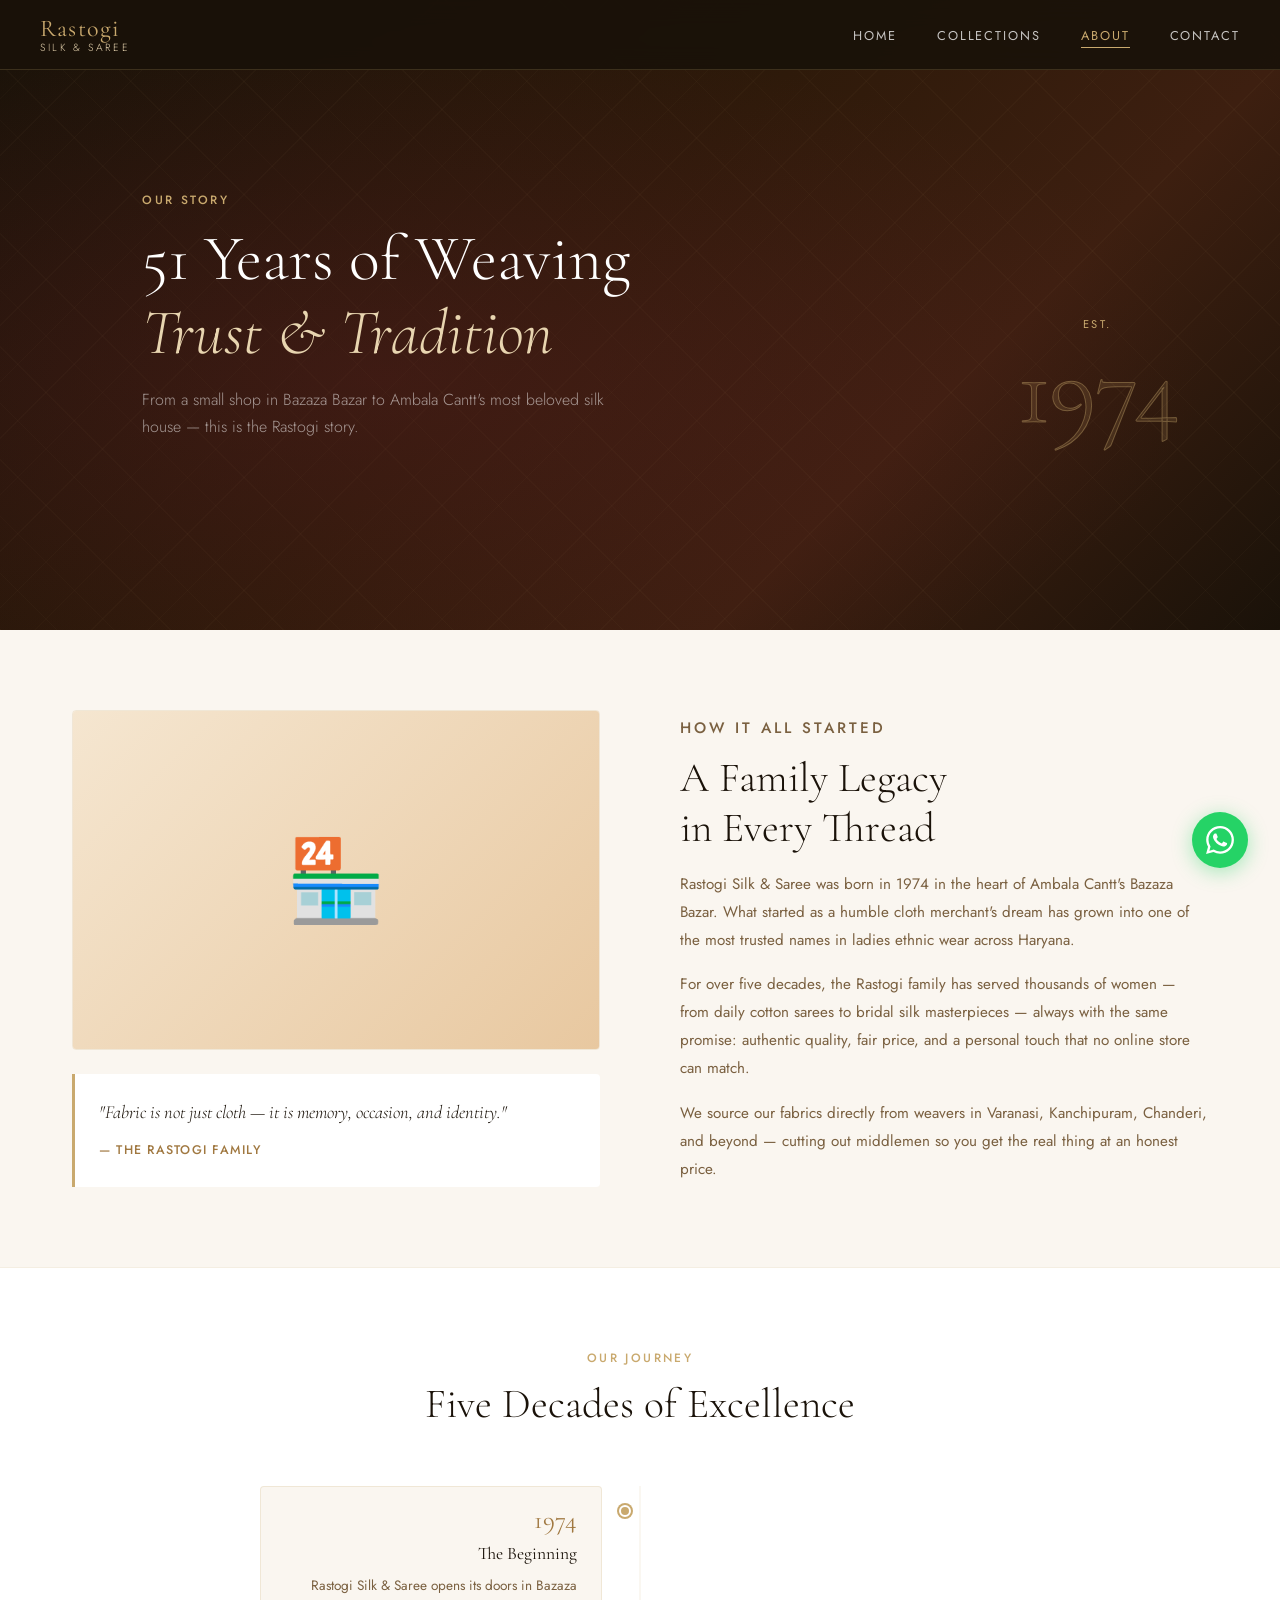
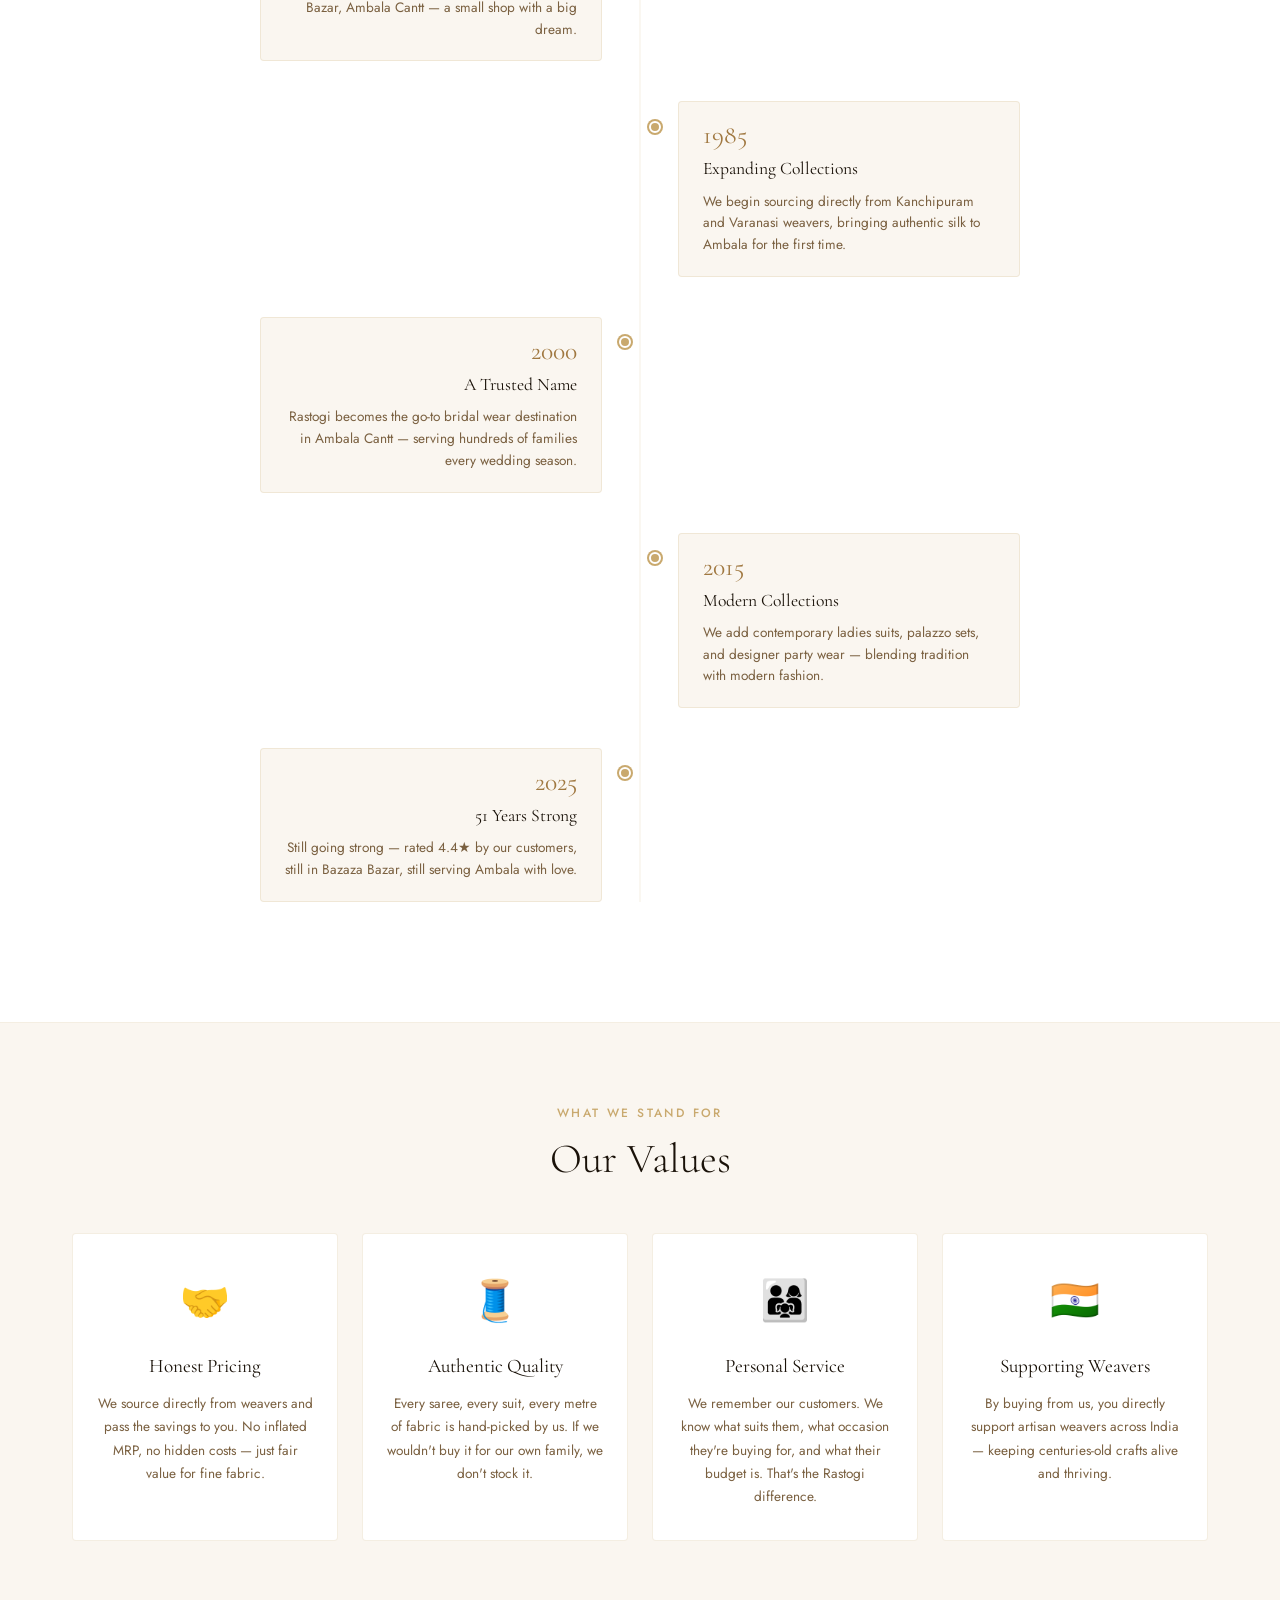
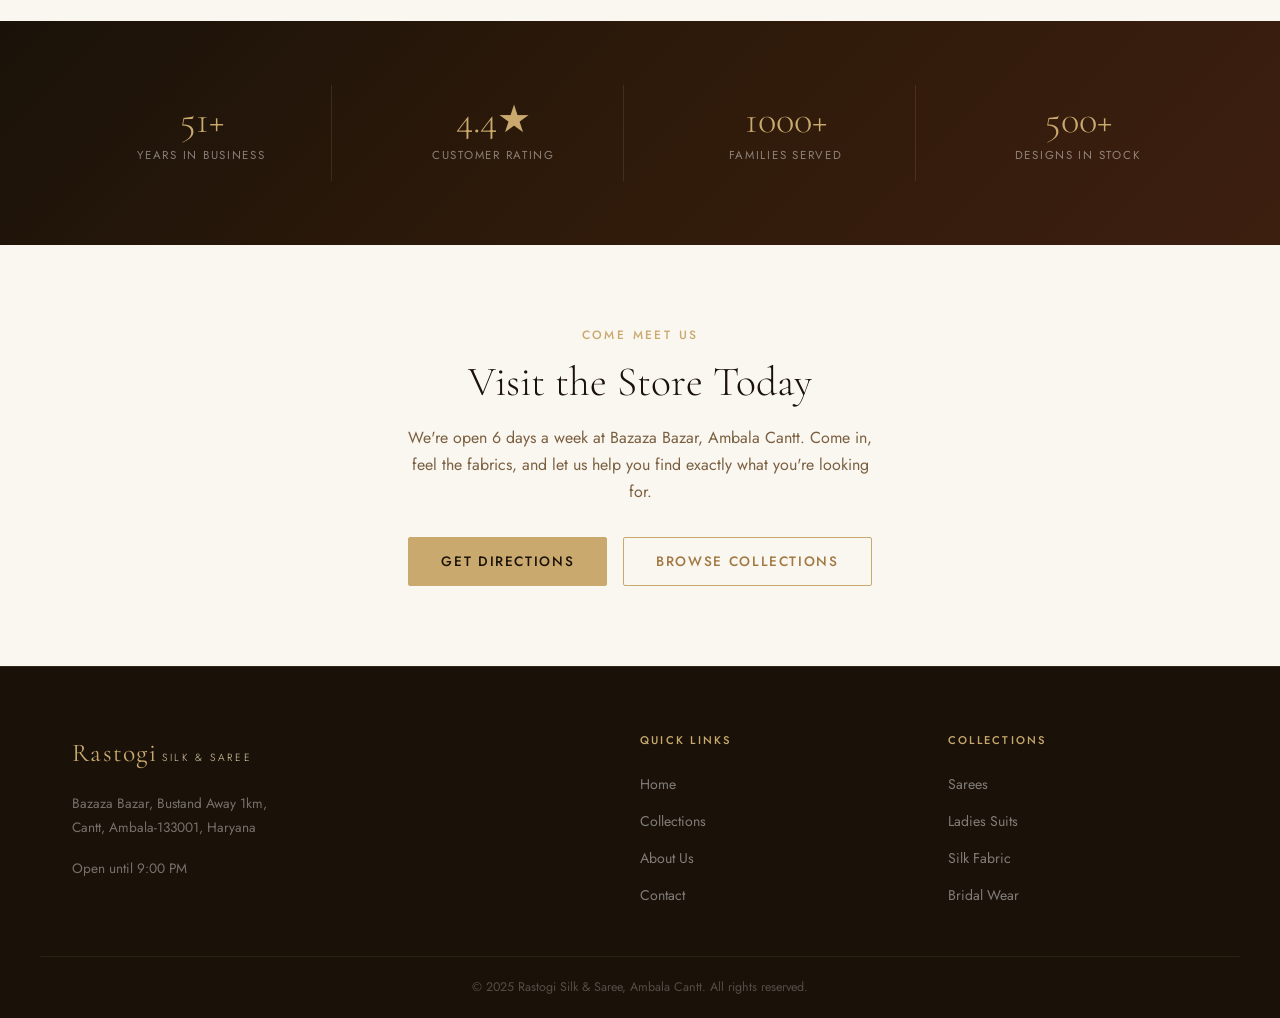
==== about.html @ ddff295b "Add files via upload" ====
<!DOCTYPE html>
<html lang="en">
<head>
  <meta charset="UTF-8" />
  <meta name="viewport" content="width=device-width, initial-scale=1.0" />
  <title>About Us – Rastogi Silk & Saree</title>
  <link rel="preconnect" href="https://fonts.googleapis.com" />
  <link rel="preconnect" href="https://fonts.gstatic.com" crossorigin />
  <link href="https://fonts.googleapis.com/css2?family=Cormorant+Garamond:ital,wght@0,300;0,400;0,600;1,300;1,400&family=Jost:wght@300;400;500&display=swap" rel="stylesheet" />
  <link rel="stylesheet" href="css/styles.css" />
  <link rel="stylesheet" href="css/about.css" />
</head>
<body>

  <!-- ── NAVBAR ── -->
  <nav class="navbar">
    <div class="nav-logo">
      <span class="logo-main">Rastogi</span>
      <span class="logo-sub">Silk &amp; Saree</span>
    </div>
    <button class="nav-toggle" id="navToggle" aria-label="Toggle menu">&#9776;</button>
    <ul class="nav-links" id="navLinks">
      <li><a href="index.html">Home</a></li>
      <li><a href="store.html">Collections</a></li>
      <li><a href="about.html" class="active">About</a></li>
      <li><a href="contact.html">Contact</a></li>
    </ul>
  </nav>

  <!-- ── HERO ── -->
  <section class="about-hero">
    <div class="about-hero-overlay"></div>
    <div class="about-hero-content">
      <p class="section-label">Our Story</p>
      <h1 class="about-hero-title">51 Years of Weaving<br /><em>Trust &amp; Tradition</em></h1>
      <p class="about-hero-sub">From a small shop in Bazaza Bazar to Ambala Cantt's most beloved silk house — this is the Rastogi story.</p>
    </div>
    <div class="about-hero-year">
      <span>Est.</span>
      <strong>1974</strong>
    </div>
  </section>

  <!-- ── STORY SECTION ── -->
  <section class="story-section section">
    <div class="container story-grid">
      <div class="story-visual">
        <div class="story-img-block">
          <div class="story-img-placeholder">🏪</div>
        </div>
        <div class="story-quote-block">
          <p class="story-quote">"Fabric is not just cloth — it is memory, occasion, and identity."</p>
          <span class="story-quote-attr">— The Rastogi Family</span>
        </div>
      </div>
      <div class="story-text">
        <p class="section-label">How It All Started</p>
        <h2 class="section-title">A Family Legacy<br />in Every Thread</h2>
        <p>Rastogi Silk &amp; Saree was born in 1974 in the heart of Ambala Cantt's Bazaza Bazar. What started as a humble cloth merchant's dream has grown into one of the most trusted names in ladies ethnic wear across Haryana.</p>
        <p style="margin-top:1rem;">For over five decades, the Rastogi family has served thousands of women — from daily cotton sarees to bridal silk masterpieces — always with the same promise: authentic quality, fair price, and a personal touch that no online store can match.</p>
        <p style="margin-top:1rem;">We source our fabrics directly from weavers in Varanasi, Kanchipuram, Chanderi, and beyond — cutting out middlemen so you get the real thing at an honest price.</p>
      </div>
    </div>
  </section>

  <!-- ── TIMELINE ── -->
  <section class="timeline-section section">
    <div class="container">
      <p class="section-label" style="text-align:center">Our Journey</p>
      <h2 class="section-title" style="text-align:center; margin-bottom:3.5rem">Five Decades of Excellence</h2>
      <div class="timeline">

        <div class="timeline-item left reveal">
          <div class="timeline-dot"></div>
          <div class="timeline-card">
            <span class="timeline-year">1974</span>
            <h3>The Beginning</h3>
            <p>Rastogi Silk &amp; Saree opens its doors in Bazaza Bazar, Ambala Cantt — a small shop with a big dream.</p>
          </div>
        </div>

        <div class="timeline-item right reveal">
          <div class="timeline-dot"></div>
          <div class="timeline-card">
            <span class="timeline-year">1985</span>
            <h3>Expanding Collections</h3>
            <p>We begin sourcing directly from Kanchipuram and Varanasi weavers, bringing authentic silk to Ambala for the first time.</p>
          </div>
        </div>

        <div class="timeline-item left reveal">
          <div class="timeline-dot"></div>
          <div class="timeline-card">
            <span class="timeline-year">2000</span>
            <h3>A Trusted Name</h3>
            <p>Rastogi becomes the go-to bridal wear destination in Ambala Cantt — serving hundreds of families every wedding season.</p>
          </div>
        </div>

        <div class="timeline-item right reveal">
          <div class="timeline-dot"></div>
          <div class="timeline-card">
            <span class="timeline-year">2015</span>
            <h3>Modern Collections</h3>
            <p>We add contemporary ladies suits, palazzo sets, and designer party wear — blending tradition with modern fashion.</p>
          </div>
        </div>

        <div class="timeline-item left reveal">
          <div class="timeline-dot"></div>
          <div class="timeline-card">
            <span class="timeline-year">2025</span>
            <h3>51 Years Strong</h3>
            <p>Still going strong — rated 4.4★ by our customers, still in Bazaza Bazar, still serving Ambala with love.</p>
          </div>
        </div>

      </div>
    </div>
  </section>

  <!-- ── VALUES ── -->
  <section class="values-section section">
    <div class="container">
      <p class="section-label" style="text-align:center">What We Stand For</p>
      <h2 class="section-title" style="text-align:center; margin-bottom:3rem">Our Values</h2>
      <div class="values-grid">
        <div class="value-card reveal">
          <div class="value-icon">🤝</div>
          <h3>Honest Pricing</h3>
          <p>We source directly from weavers and pass the savings to you. No inflated MRP, no hidden costs — just fair value for fine fabric.</p>
        </div>
        <div class="value-card reveal">
          <div class="value-icon">🧵</div>
          <h3>Authentic Quality</h3>
          <p>Every saree, every suit, every metre of fabric is hand-picked by us. If we wouldn't buy it for our own family, we don't stock it.</p>
        </div>
        <div class="value-card reveal">
          <div class="value-icon">👨‍👩‍👧</div>
          <h3>Personal Service</h3>
          <p>We remember our customers. We know what suits them, what occasion they're buying for, and what their budget is. That's the Rastogi difference.</p>
        </div>
        <div class="value-card reveal">
          <div class="value-icon">🇮🇳</div>
          <h3>Supporting Weavers</h3>
          <p>By buying from us, you directly support artisan weavers across India — keeping centuries-old crafts alive and thriving.</p>
        </div>
      </div>
    </div>
  </section>

  <!-- ── STATS BAND ── -->
  <section class="about-stats">
    <div class="container about-stats-grid">
      <div class="about-stat">
        <span class="about-stat-num">51+</span>
        <span class="about-stat-label">Years in Business</span>
      </div>
      <div class="about-stat">
        <span class="about-stat-num">4.4★</span>
        <span class="about-stat-label">Customer Rating</span>
      </div>
      <div class="about-stat">
        <span class="about-stat-num">1000+</span>
        <span class="about-stat-label">Families Served</span>
      </div>
      <div class="about-stat">
        <span class="about-stat-num">500+</span>
        <span class="about-stat-label">Designs in Stock</span>
      </div>
    </div>
  </section>

  <!-- ── CTA ── -->
  <section class="about-cta section">
    <div class="container" style="text-align:center">
      <p class="section-label">Come Meet Us</p>
      <h2 class="section-title">Visit the Store Today</h2>
      <p style="color:var(--text-muted); max-width:480px; margin:0 auto 2rem;">We're open 6 days a week at Bazaza Bazar, Ambala Cantt. Come in, feel the fabrics, and let us help you find exactly what you're looking for.</p>
      <div style="display:flex; gap:1rem; justify-content:center; flex-wrap:wrap;">
        <a href="contact.html" class="btn btn-primary">Get Directions</a>
        <a href="store.html" class="btn" style="background:transparent; border:1px solid var(--gold); color:var(--gold-dark);">Browse Collections</a>
      </div>
    </div>
  </section>

  <!-- ── FOOTER ── -->
  <footer class="footer">
    <div class="container footer-inner">
      <div class="footer-brand">
        <span class="logo-main">Rastogi</span>
        <span class="logo-sub">Silk &amp; Saree</span>
        <p>Bazaza Bazar, Bustand Away 1km,<br />Cantt, Ambala-133001, Haryana</p>
        <p>Open until 9:00 PM</p>
      </div>
      <div class="footer-links">
        <h4>Quick Links</h4>
        <ul>
          <li><a href="index.html">Home</a></li>
          <li><a href="store.html">Collections</a></li>
          <li><a href="about.html">About Us</a></li>
          <li><a href="contact.html">Contact</a></li>
        </ul>
      </div>
      <div class="footer-links">
        <h4>Collections</h4>
        <ul>
          <li><a href="store.html">Sarees</a></li>
          <li><a href="store.html">Ladies Suits</a></li>
          <li><a href="store.html">Silk Fabric</a></li>
          <li><a href="store.html">Bridal Wear</a></li>
        </ul>
      </div>
    </div>
    <div class="footer-bottom">
      <p>© 2025 Rastogi Silk &amp; Saree, Ambala Cantt. All rights reserved.</p>
    </div>
  </footer>

  <!-- WhatsApp Float -->
  <a href="https://wa.me/91XXXXXXXXXX?text=Hello%2C%20I%20would%20like%20to%20enquire%20about%20your%20collections." class="whatsapp-float" target="_blank" aria-label="Chat on WhatsApp">
    <svg viewBox="0 0 24 24" fill="currentColor" width="28" height="28"><path d="M17.472 14.382c-.297-.149-1.758-.867-2.03-.967-.273-.099-.471-.148-.67.15-.197.297-.767.966-.94 1.164-.173.199-.347.223-.644.075-.297-.15-1.255-.463-2.39-1.475-.883-.788-1.48-1.761-1.653-2.059-.173-.297-.018-.458.13-.606.134-.133.298-.347.446-.52.149-.174.198-.298.298-.497.099-.198.05-.371-.025-.52-.075-.149-.669-1.612-.916-2.207-.242-.579-.487-.5-.669-.51-.173-.008-.371-.01-.57-.01-.198 0-.52.074-.792.372-.272.297-1.04 1.016-1.04 2.479 0 1.462 1.065 2.875 1.213 3.074.149.198 2.096 3.2 5.077 4.487.709.306 1.262.489 1.694.625.712.227 1.36.195 1.871.118.571-.085 1.758-.719 2.006-1.413.248-.694.248-1.289.173-1.413-.074-.124-.272-.198-.57-.347m-5.421 7.403h-.004a9.87 9.87 0 01-5.031-1.378l-.361-.214-3.741.982.998-3.648-.235-.374a9.86 9.86 0 01-1.51-5.26c.001-5.45 4.436-9.884 9.888-9.884 2.64 0 5.122 1.03 6.988 2.898a9.825 9.825 0 012.893 6.994c-.003 5.45-4.437 9.884-9.885 9.884m8.413-18.297A11.815 11.815 0 0012.05 0C5.495 0 .16 5.335.157 11.892c0 2.096.547 4.142 1.588 5.945L.057 24l6.305-1.654a11.882 11.882 0 005.683 1.448h.005c6.554 0 11.89-5.335 11.893-11.893a11.821 11.821 0 00-3.48-8.413z"/></svg>
  </a>

  <script src="js/main.js"></script>
  <script src="js/about.js"></script>
</body>
</html>
---- css/styles.css ----
/* ── RESET & BASE ── */
*, *::before, *::after { box-sizing: border-box; margin: 0; padding: 0; }

:root {
  --gold: #c9a96e;
  --gold-light: #e8d5b0;
  --gold-dark: #a07840;
  --maroon: #6b1f2a;
  --maroon-light: #8f2d3a;
  --cream: #faf6f0;
  --dark: #1a1209;
  --dark-mid: #2e200e;
  --text: #3a2a14;
  --text-muted: #7a6040;
  --border: rgba(201,169,110,0.2);
  --ff-serif: 'Cormorant Garamond', Georgia, serif;
  --ff-sans: 'Jost', sans-serif;
  --nav-h: 70px;
}

html { scroll-behavior: smooth; }

body {
  font-family: var(--ff-sans);
  background: var(--cream);
  color: var(--text);
  font-size: 16px;
  line-height: 1.7;
  overflow-x: hidden;
}

a { text-decoration: none; color: inherit; }
ul { list-style: none; }
img { display: block; max-width: 100%; }

.container {
  max-width: 1200px;
  margin: 0 auto;
  padding: 0 2rem;
}

.section { padding: 5rem 0; }

.section-label {
  font-family: var(--ff-sans);
  font-size: 0.75rem;
  font-weight: 500;
  letter-spacing: 0.2em;
  text-transform: uppercase;
  color: var(--gold);
  margin-bottom: 0.75rem;
}

.section-title {
  font-family: var(--ff-serif);
  font-size: 2.6rem;
  font-weight: 300;
  color: var(--dark);
  line-height: 1.2;
  margin-bottom: 1rem;
}

/* ── BUTTONS ── */
.btn {
  display: inline-block;
  padding: 0.75rem 2rem;
  font-family: var(--ff-sans);
  font-size: 0.85rem;
  font-weight: 500;
  letter-spacing: 0.12em;
  text-transform: uppercase;
  border-radius: 2px;
  transition: all 0.3s ease;
  cursor: pointer;
}

.btn-primary {
  background: var(--gold);
  color: var(--dark);
  border: 1px solid var(--gold);
}
.btn-primary:hover {
  background: var(--gold-dark);
  border-color: var(--gold-dark);
  color: #fff;
}

.btn-outline {
  background: transparent;
  color: #fff;
  border: 1px solid rgba(255,255,255,0.6);
}
.btn-outline:hover {
  background: rgba(255,255,255,0.12);
  border-color: #fff;
}

/* ── NAVBAR ── */
.navbar {
  position: fixed;
  top: 0; left: 0; right: 0;
  z-index: 100;
  height: var(--nav-h);
  display: flex;
  align-items: center;
  justify-content: space-between;
  padding: 0 2.5rem;
  background: rgba(26,18,9,0.92);
  backdrop-filter: blur(12px);
  border-bottom: 1px solid var(--border);
  transition: background 0.3s;
}

.nav-logo {
  display: flex;
  flex-direction: column;
  line-height: 1.1;
}
.logo-main {
  font-family: var(--ff-serif);
  font-size: 1.5rem;
  font-weight: 400;
  color: var(--gold);
  letter-spacing: 0.05em;
}
.logo-sub {
  font-family: var(--ff-sans);
  font-size: 0.65rem;
  font-weight: 300;
  letter-spacing: 0.25em;
  text-transform: uppercase;
  color: var(--gold-light);
}

.nav-links {
  display: flex;
  gap: 2.5rem;
  align-items: center;
}
.nav-links a {
  font-size: 0.8rem;
  font-weight: 400;
  letter-spacing: 0.15em;
  text-transform: uppercase;
  color: rgba(255,255,255,0.75);
  transition: color 0.2s;
  position: relative;
  padding-bottom: 3px;
}
.nav-links a::after {
  content: '';
  position: absolute;
  bottom: 0; left: 0;
  width: 0; height: 1px;
  background: var(--gold);
  transition: width 0.3s;
}
.nav-links a:hover,
.nav-links a.active { color: var(--gold); }
.nav-links a:hover::after,
.nav-links a.active::after { width: 100%; }

.nav-toggle {
  display: none;
  background: none;
  border: none;
  color: var(--gold);
  font-size: 1.5rem;
  cursor: pointer;
}

/* ── HERO ── */
.hero {
  position: relative;
  min-height: 100vh;
  display: flex;
  align-items: center;
  overflow: hidden;
  background: linear-gradient(135deg, #1a1209 0%, #2e1a0a 40%, #3d1f10 70%, #1a1209 100%);
}

/* decorative pattern overlay */
.hero::before {
  content: '';
  position: absolute;
  inset: 0;
  background-image:
    repeating-linear-gradient(45deg, rgba(201,169,110,0.03) 0px, rgba(201,169,110,0.03) 1px, transparent 1px, transparent 40px),
    repeating-linear-gradient(-45deg, rgba(201,169,110,0.03) 0px, rgba(201,169,110,0.03) 1px, transparent 1px, transparent 40px);
  pointer-events: none;
}

.hero-overlay {
  position: absolute;
  inset: 0;
  background: radial-gradient(ellipse at 70% 50%, rgba(107,31,42,0.3) 0%, transparent 60%);
  pointer-events: none;
}

.hero-content {
  position: relative;
  z-index: 2;
  max-width: 700px;
  padding: 0 2.5rem;
  margin-left: 8vw;
  animation: fadeUp 1s ease both;
}

.hero-tag {
  font-size: 0.75rem;
  font-weight: 400;
  letter-spacing: 0.25em;
  text-transform: uppercase;
  color: var(--gold);
  margin-bottom: 1.5rem;
  opacity: 0.9;
}

.hero-title {
  font-family: var(--ff-serif);
  font-size: clamp(2.8rem, 6vw, 5rem);
  font-weight: 300;
  color: #fff;
  line-height: 1.15;
  margin-bottom: 1.25rem;
}
.hero-title em {
  font-style: italic;
  color: var(--gold-light);
}

.hero-sub {
  font-size: 1rem;
  font-weight: 300;
  color: rgba(255,255,255,0.65);
  max-width: 480px;
  margin-bottom: 2.5rem;
  letter-spacing: 0.02em;
}

.hero-btns {
  display: flex;
  gap: 1rem;
  flex-wrap: wrap;
}

.hero-badge {
  position: absolute;
  right: 8vw;
  bottom: 6rem;
  z-index: 2;
  display: flex;
  flex-direction: column;
  align-items: center;
  justify-content: center;
  width: 110px;
  height: 110px;
  border-radius: 50%;
  border: 1px solid var(--gold);
  background: rgba(26,18,9,0.6);
  backdrop-filter: blur(8px);
  animation: fadeUp 1.2s 0.3s ease both;
}
.badge-num {
  font-family: var(--ff-serif);
  font-size: 2rem;
  font-weight: 400;
  color: var(--gold);
  line-height: 1;
}
.badge-text {
  font-size: 0.6rem;
  letter-spacing: 0.15em;
  text-transform: uppercase;
  color: var(--gold-light);
  text-align: center;
  margin-top: 4px;
}

/* ── MARQUEE STRIP ── */
.marquee-strip {
  background: var(--gold);
  padding: 0.65rem 0;
  overflow: hidden;
}
.marquee-track {
  display: flex;
  gap: 1.5rem;
  white-space: nowrap;
  animation: marquee 28s linear infinite;
}
.marquee-track span {
  font-size: 0.75rem;
  font-weight: 500;
  letter-spacing: 0.12em;
  text-transform: uppercase;
  color: var(--dark);
  flex-shrink: 0;
}
.marquee-track .dot {
  color: var(--maroon);
  font-size: 0.5rem;
  flex-shrink: 0;
  align-self: center;
}

/* ── CATEGORIES ── */
.categories { background: var(--cream); }

.cat-grid {
  display: grid;
  grid-template-columns: repeat(auto-fit, minmax(250px, 1fr));
  gap: 1.5rem;
  margin-top: 3rem;
}

.cat-card {
  display: flex;
  flex-direction: column;
  background: #fff;
  border: 1px solid var(--border);
  border-radius: 4px;
  overflow: hidden;
  transition: transform 0.3s ease, box-shadow 0.3s ease;
  cursor: pointer;
}
.cat-card:hover {
  transform: translateY(-6px);
  box-shadow: 0 20px 50px rgba(107,31,42,0.12);
}

.cat-img-wrap {
  height: 200px;
  overflow: hidden;
}
.cat-placeholder {
  width: 100%;
  height: 100%;
  display: flex;
  align-items: center;
  justify-content: center;
  font-size: 4rem;
  transition: transform 0.4s ease;
}
.cat-card:hover .cat-placeholder { transform: scale(1.08); }

.cat-saree .cat-placeholder   { background: linear-gradient(135deg, #f5e6d0, #e8c8a0); }
.cat-suits .cat-placeholder   { background: linear-gradient(135deg, #e8d5e8, #c8a8c8); }
.cat-fabric .cat-placeholder  { background: linear-gradient(135deg, #d0e8e8, #a0c8c8); }
.cat-bridal .cat-placeholder  { background: linear-gradient(135deg, #f5d0d0, #e8a0a0); }

.cat-info {
  padding: 1.25rem 1.5rem;
}
.cat-info h3 {
  font-family: var(--ff-serif);
  font-size: 1.3rem;
  font-weight: 400;
  color: var(--dark);
  margin-bottom: 0.35rem;
}
.cat-info p {
  font-size: 0.85rem;
  color: var(--text-muted);
  margin-bottom: 0.75rem;
  line-height: 1.5;
}
.cat-link {
  font-size: 0.78rem;
  font-weight: 500;
  letter-spacing: 0.08em;
  color: var(--gold-dark);
  text-transform: uppercase;
}

/* ── WHY US ── */
.why-us {
  background: #fff;
  border-top: 1px solid var(--border);
  border-bottom: 1px solid var(--border);
}
.why-inner {
  display: grid;
  grid-template-columns: 1fr 1fr;
  gap: 5rem;
  align-items: center;
}

.why-desc {
  color: var(--text-muted);
  font-size: 0.95rem;
  margin-bottom: 1.5rem;
  line-height: 1.8;
}

.why-list {
  display: flex;
  flex-direction: column;
  gap: 0.6rem;
}
.why-list li {
  display: flex;
  align-items: center;
  gap: 0.75rem;
  font-size: 0.9rem;
  color: var(--text);
}
.check {
  display: inline-flex;
  align-items: center;
  justify-content: center;
  width: 22px;
  height: 22px;
  border-radius: 50%;
  background: var(--gold);
  color: var(--dark);
  font-size: 0.7rem;
  font-weight: 700;
  flex-shrink: 0;
}

.why-stats {
  display: grid;
  grid-template-columns: 1fr 1fr;
  gap: 1rem;
}
.stat-box {
  display: flex;
  flex-direction: column;
  align-items: center;
  justify-content: center;
  padding: 2rem 1rem;
  border: 1px solid var(--border);
  border-radius: 4px;
  background: var(--cream);
  text-align: center;
}
.stat-num {
  font-family: var(--ff-serif);
  font-size: 2.2rem;
  font-weight: 400;
  color: var(--gold-dark);
  line-height: 1;
}
.stat-label {
  font-size: 0.75rem;
  font-weight: 400;
  letter-spacing: 0.1em;
  text-transform: uppercase;
  color: var(--text-muted);
  margin-top: 0.5rem;
}

/* ── VISIT BANNER ── */
.visit-banner {
  background: linear-gradient(135deg, #1a1209 0%, #2e1a0a 50%, #3d1f10 100%);
  padding: 5rem 0;
  text-align: center;
  position: relative;
  overflow: hidden;
}
.visit-banner::before {
  content: '';
  position: absolute;
  inset: 0;
  background-image: repeating-linear-gradient(45deg, rgba(201,169,110,0.04) 0px, rgba(201,169,110,0.04) 1px, transparent 1px, transparent 30px);
  pointer-events: none;
}
.visit-btns {
  display: flex;
  gap: 1rem;
  justify-content: center;
  flex-wrap: wrap;
}

.btn-whatsapp {
  display: inline-flex;
  align-items: center;
  gap: 0.5rem;
  padding: 0.75rem 2rem;
  background: #25d366;
  color: #fff;
  font-family: var(--ff-sans);
  font-size: 0.85rem;
  font-weight: 500;
  letter-spacing: 0.08em;
  border-radius: 2px;
  transition: background 0.3s;
}
.btn-whatsapp:hover { background: #1da851; }

/* ── FOOTER ── */
.footer {
  background: var(--dark);
  border-top: 1px solid rgba(201,169,110,0.15);
  padding-top: 4rem;
}
.footer-inner {
  display: grid;
  grid-template-columns: 2fr 1fr 1fr;
  gap: 3rem;
  padding-bottom: 3rem;
  border-bottom: 1px solid rgba(201,169,110,0.1);
}

.footer-brand .logo-main { font-size: 1.6rem; }
.footer-brand p {
  margin-top: 1rem;
  font-size: 0.85rem;
  color: rgba(255,255,255,0.4);
  line-height: 1.8;
}

.footer-links h4 {
  font-family: var(--ff-sans);
  font-size: 0.7rem;
  font-weight: 500;
  letter-spacing: 0.2em;
  text-transform: uppercase;
  color: var(--gold);
  margin-bottom: 1.25rem;
}
.footer-links ul { display: flex; flex-direction: column; gap: 0.6rem; }
.footer-links a {
  font-size: 0.88rem;
  color: rgba(255,255,255,0.45);
  transition: color 0.2s;
}
.footer-links a:hover { color: var(--gold-light); }

.footer-bottom {
  padding: 1.25rem 2.5rem;
  text-align: center;
}
.footer-bottom p {
  font-size: 0.78rem;
  color: rgba(255,255,255,0.25);
}

/* ── WHATSAPP FLOAT ── */
.whatsapp-float {
  position: fixed;
  bottom: 2rem;
  right: 2rem;
  z-index: 99;
  width: 56px;
  height: 56px;
  border-radius: 50%;
  background: #25d366;
  display: flex;
  align-items: center;
  justify-content: center;
  color: #fff;
  box-shadow: 0 4px 20px rgba(37,211,102,0.4);
  transition: transform 0.3s, box-shadow 0.3s;
  animation: pulse 2.5s ease-in-out infinite;
}
.whatsapp-float:hover {
  transform: scale(1.1);
  box-shadow: 0 6px 28px rgba(37,211,102,0.55);
  animation: none;
}

/* ── ANIMATIONS ── */
@keyframes fadeUp {
  from { opacity: 0; transform: translateY(30px); }
  to   { opacity: 1; transform: translateY(0); }
}

@keyframes marquee {
  from { transform: translateX(0); }
  to   { transform: translateX(-50%); }
}

@keyframes pulse {
  0%, 100% { box-shadow: 0 4px 20px rgba(37,211,102,0.4); }
  50%       { box-shadow: 0 4px 30px rgba(37,211,102,0.7); }
}

/* ── RESPONSIVE ── */
@media (max-width: 900px) {
  .why-inner { grid-template-columns: 1fr; gap: 3rem; }
  .footer-inner { grid-template-columns: 1fr 1fr; }
  .footer-brand { grid-column: 1 / -1; }
  .hero-badge { display: none; }
}

@media (max-width: 680px) {
  .nav-links { display: none; flex-direction: column; position: absolute; top: var(--nav-h); left: 0; right: 0; background: rgba(26,18,9,0.98); padding: 1.5rem 2rem; gap: 1.25rem; border-bottom: 1px solid var(--border); }
  .nav-links.open { display: flex; }
  .nav-toggle { display: block; }
  .hero-content { margin-left: 0; padding: 0 1.5rem; }
  .hero-title { font-size: 2.5rem; }
  .section-title { font-size: 2rem; }
  .cat-grid { grid-template-columns: 1fr 1fr; }
  .footer-inner { grid-template-columns: 1fr; }
  .hero-btns { flex-direction: column; }
  .visit-btns { flex-direction: column; align-items: center; }
}

@media (max-width: 420px) {
  .cat-grid { grid-template-columns: 1fr; }
}
---- css/about.css ----
/* ── ABOUT HERO ── */
.about-hero {
  position: relative;
  min-height: 70vh;
  display: flex;
  align-items: center;
  overflow: hidden;
  background: linear-gradient(135deg, #1a1209 0%, #2e1a0a 45%, #3d1f10 70%, #1a1209 100%);
}
.about-hero::before {
  content: '';
  position: absolute;
  inset: 0;
  background-image:
    repeating-linear-gradient(45deg, rgba(201,169,110,0.03) 0px, rgba(201,169,110,0.03) 1px, transparent 1px, transparent 40px),
    repeating-linear-gradient(-45deg, rgba(201,169,110,0.03) 0px, rgba(201,169,110,0.03) 1px, transparent 1px, transparent 40px);
}
.about-hero-overlay {
  position: absolute;
  inset: 0;
  background: radial-gradient(ellipse at 30% 60%, rgba(107,31,42,0.3) 0%, transparent 65%);
}
.about-hero-content {
  position: relative;
  z-index: 2;
  padding: 0 2.5rem;
  margin-left: 8vw;
  max-width: 650px;
  animation: fadeUp 0.9s ease both;
}
.about-hero-title {
  font-family: var(--ff-serif);
  font-size: clamp(2.4rem, 5vw, 4.2rem);
  font-weight: 300;
  color: #fff;
  line-height: 1.15;
  margin: 0.75rem 0 1rem;
}
.about-hero-title em {
  font-style: italic;
  color: var(--gold-light);
}
.about-hero-sub {
  font-size: 1rem;
  font-weight: 300;
  color: rgba(255,255,255,0.55);
  max-width: 500px;
  line-height: 1.7;
}
.about-hero-year {
  position: absolute;
  right: 8vw;
  top: 50%;
  transform: translateY(-50%);
  z-index: 2;
  display: flex;
  flex-direction: column;
  align-items: center;
  animation: fadeUp 0.9s 0.3s ease both;
}
.about-hero-year span {
  font-size: 0.7rem;
  letter-spacing: 0.2em;
  text-transform: uppercase;
  color: var(--gold);
  margin-bottom: 4px;
}
.about-hero-year strong {
  font-family: var(--ff-serif);
  font-size: clamp(4rem, 8vw, 7rem);
  font-weight: 300;
  color: rgba(201,169,110,0.15);
  line-height: 1;
  letter-spacing: -0.02em;
  -webkit-text-stroke: 1px rgba(201,169,110,0.4);
}

/* ── STORY SECTION ── */
.story-section { background: var(--cream); }

.story-grid {
  display: grid;
  grid-template-columns: 1fr 1fr;
  gap: 5rem;
  align-items: center;
}

.story-visual {
  display: flex;
  flex-direction: column;
  gap: 1.5rem;
}
.story-img-block {
  width: 100%;
  height: 340px;
  border-radius: 4px;
  overflow: hidden;
  border: 1px solid var(--border);
}
.story-img-placeholder {
  width: 100%;
  height: 100%;
  display: flex;
  align-items: center;
  justify-content: center;
  font-size: 5rem;
  background: linear-gradient(135deg, #f5e6d0, #e8c8a0);
}
.story-quote-block {
  padding: 1.5rem;
  border-left: 3px solid var(--gold);
  background: #fff;
  border-radius: 0 4px 4px 0;
}
.story-quote {
  font-family: var(--ff-serif);
  font-size: 1.15rem;
  font-style: italic;
  font-weight: 300;
  color: var(--dark);
  line-height: 1.6;
  margin-bottom: 0.5rem;
}
.story-quote-attr {
  font-size: 0.78rem;
  font-weight: 500;
  letter-spacing: 0.1em;
  text-transform: uppercase;
  color: var(--gold-dark);
}

.story-text p {
  color: var(--text-muted);
  font-size: 0.95rem;
  line-height: 1.85;
}

/* ── TIMELINE ── */
.timeline-section {
  background: #fff;
  border-top: 1px solid var(--border);
  border-bottom: 1px solid var(--border);
}

.timeline {
  position: relative;
  max-width: 760px;
  margin: 0 auto;
}
.timeline::before {
  content: '';
  position: absolute;
  left: 50%;
  top: 0; bottom: 0;
  width: 1px;
  background: var(--border);
  transform: translateX(-50%);
}

.timeline-item {
  position: relative;
  width: 45%;
  margin-bottom: 2.5rem;
  opacity: 0;
  transition: opacity 0.6s ease, transform 0.6s ease;
}
.timeline-item.left {
  left: 0;
  transform: translateX(-30px);
  text-align: right;
}
.timeline-item.right {
  left: 55%;
  transform: translateX(30px);
}
.timeline-item.revealed {
  opacity: 1;
  transform: translateX(0);
}

.timeline-dot {
  position: absolute;
  top: 1.2rem;
  width: 12px;
  height: 12px;
  border-radius: 50%;
  background: var(--gold);
  border: 2px solid #fff;
  box-shadow: 0 0 0 2px var(--gold);
}
.timeline-item.left .timeline-dot  { right: -8.5%; }
.timeline-item.right .timeline-dot { left: -8.5%; }

.timeline-card {
  background: var(--cream);
  border: 1px solid var(--border);
  border-radius: 4px;
  padding: 1.25rem 1.5rem;
}
.timeline-year {
  font-family: var(--ff-serif);
  font-size: 1.6rem;
  font-weight: 400;
  color: var(--gold-dark);
  line-height: 1;
  display: block;
  margin-bottom: 0.4rem;
}
.timeline-card h3 {
  font-family: var(--ff-serif);
  font-size: 1.1rem;
  font-weight: 400;
  color: var(--dark);
  margin-bottom: 0.4rem;
}
.timeline-card p {
  font-size: 0.85rem;
  color: var(--text-muted);
  line-height: 1.6;
}

/* ── VALUES ── */
.values-section { background: var(--cream); }

.values-grid {
  display: grid;
  grid-template-columns: repeat(auto-fit, minmax(220px, 1fr));
  gap: 1.5rem;
}
.value-card {
  background: #fff;
  border: 1px solid var(--border);
  border-radius: 4px;
  padding: 2rem 1.5rem;
  text-align: center;
  transition: transform 0.3s ease, box-shadow 0.3s ease;
  opacity: 0;
  transform: translateY(20px);
}
.value-card.revealed {
  opacity: 1;
  transform: translateY(0);
  transition: opacity 0.5s ease, transform 0.5s ease, box-shadow 0.3s ease;
}
.value-card:hover {
  transform: translateY(-5px);
  box-shadow: 0 16px 40px rgba(107,31,42,0.08);
}
.value-icon {
  font-size: 2.5rem;
  margin-bottom: 1rem;
  display: block;
}
.value-card h3 {
  font-family: var(--ff-serif);
  font-size: 1.2rem;
  font-weight: 400;
  color: var(--dark);
  margin-bottom: 0.6rem;
}
.value-card p {
  font-size: 0.85rem;
  color: var(--text-muted);
  line-height: 1.7;
}

/* ── STATS BAND ── */
.about-stats {
  background: linear-gradient(135deg, #1a1209 0%, #2e1a0a 50%, #3d1f10 100%);
  padding: 4rem 0;
}
.about-stats-grid {
  display: grid;
  grid-template-columns: repeat(4, 1fr);
  gap: 2rem;
  text-align: center;
}
.about-stat {
  display: flex;
  flex-direction: column;
  align-items: center;
  gap: 0.4rem;
  padding: 1rem;
  border-right: 1px solid rgba(201,169,110,0.15);
}
.about-stat:last-child { border-right: none; }
.about-stat-num {
  font-family: var(--ff-serif);
  font-size: 2.4rem;
  font-weight: 300;
  color: var(--gold);
  line-height: 1;
}
.about-stat-label {
  font-size: 0.72rem;
  font-weight: 400;
  letter-spacing: 0.15em;
  text-transform: uppercase;
  color: rgba(255,255,255,0.45);
}

/* ── CTA ── */
.about-cta { background: var(--cream); }

/* ── RESPONSIVE ── */
@media (max-width: 900px) {
  .story-grid { grid-template-columns: 1fr; gap: 3rem; }
  .about-hero-year { display: none; }
  .about-hero-content { margin-left: 0; padding: 2rem 1.5rem; }
  .about-stats-grid { grid-template-columns: repeat(2, 1fr); }
  .about-stat { border-right: none; border-bottom: 1px solid rgba(201,169,110,0.15); }
  .about-stat:last-child { border-bottom: none; }
}

@media (max-width: 680px) {
  .timeline::before { left: 16px; }
  .timeline-item { width: 85%; left: 40px !important; text-align: left; }
  .timeline-item.left .timeline-dot,
  .timeline-item.right .timeline-dot { left: -32px; right: auto; }
  .about-stats-grid { grid-template-columns: 1fr 1fr; }
  .values-grid { grid-template-columns: 1fr 1fr; }
}

@media (max-width: 420px) {
  .values-grid { grid-template-columns: 1fr; }
  .about-stats-grid { grid-template-columns: 1fr 1fr; gap: 1rem; }
}
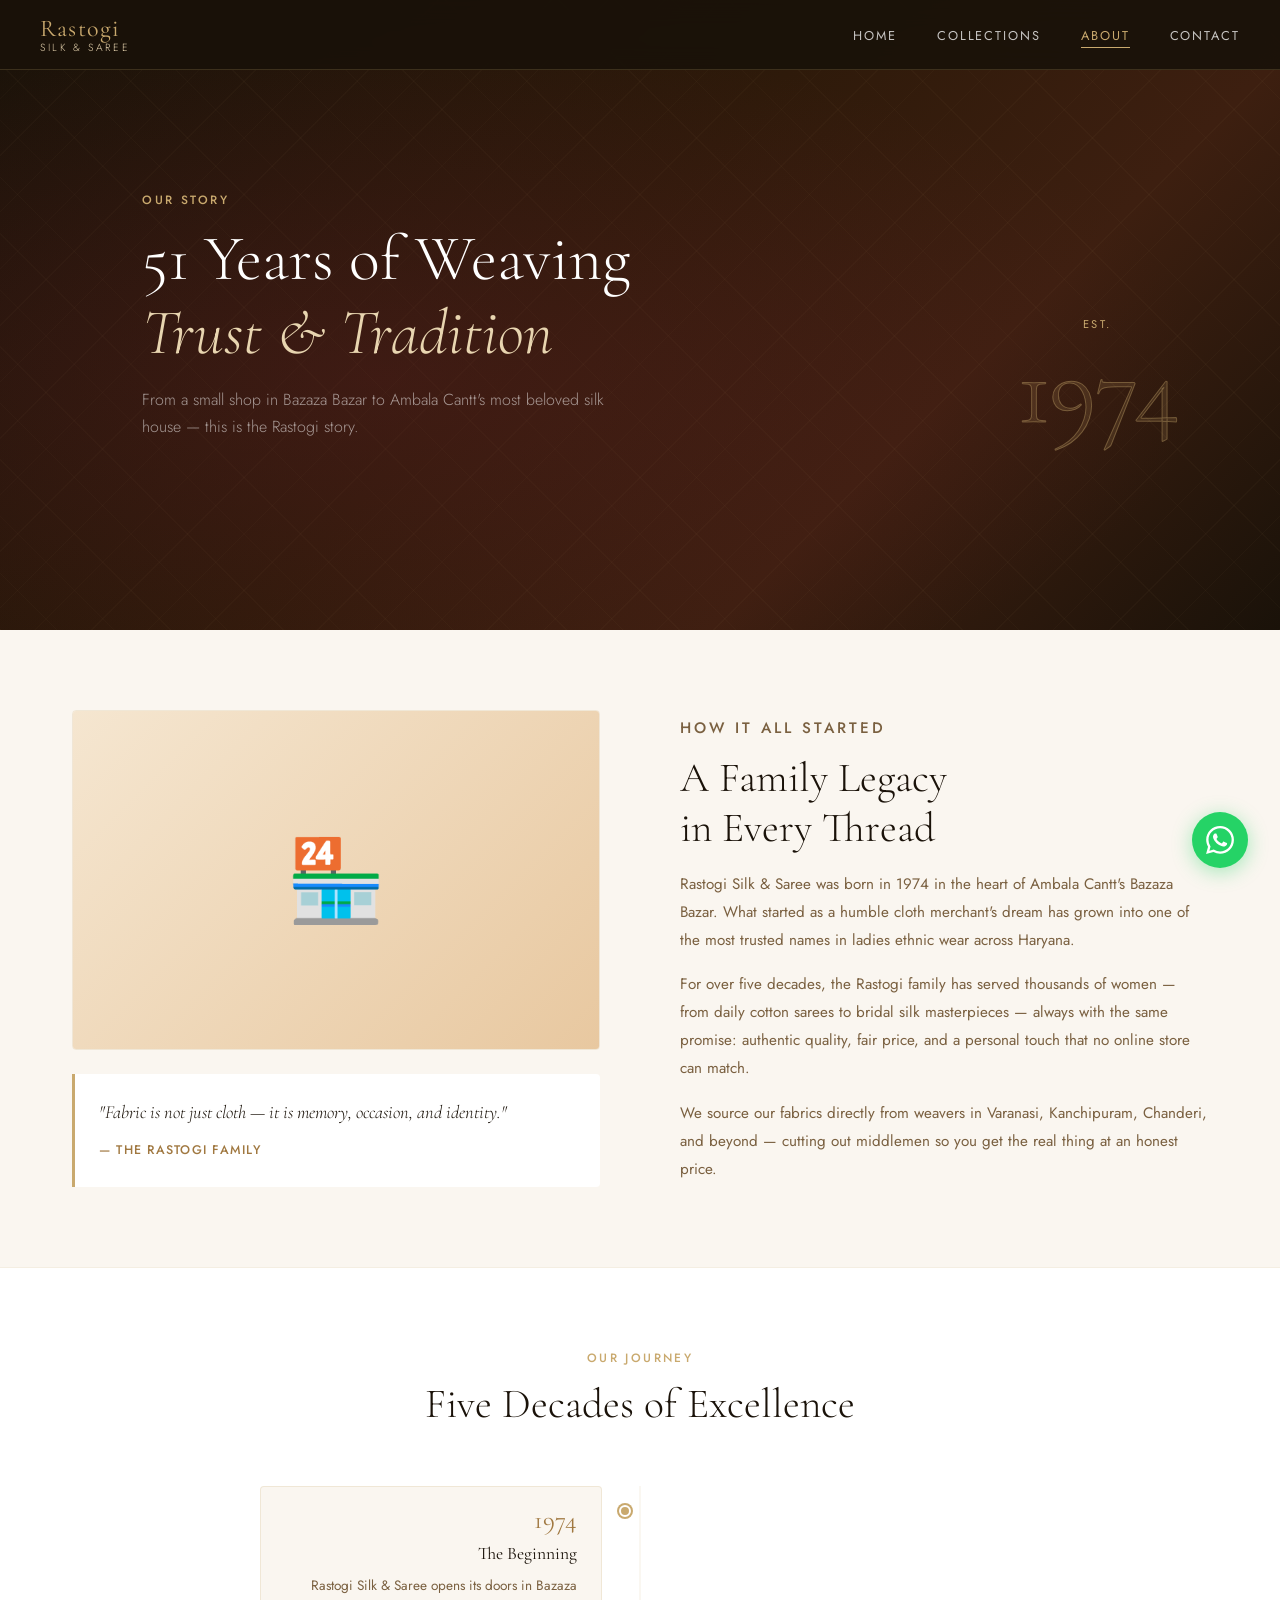
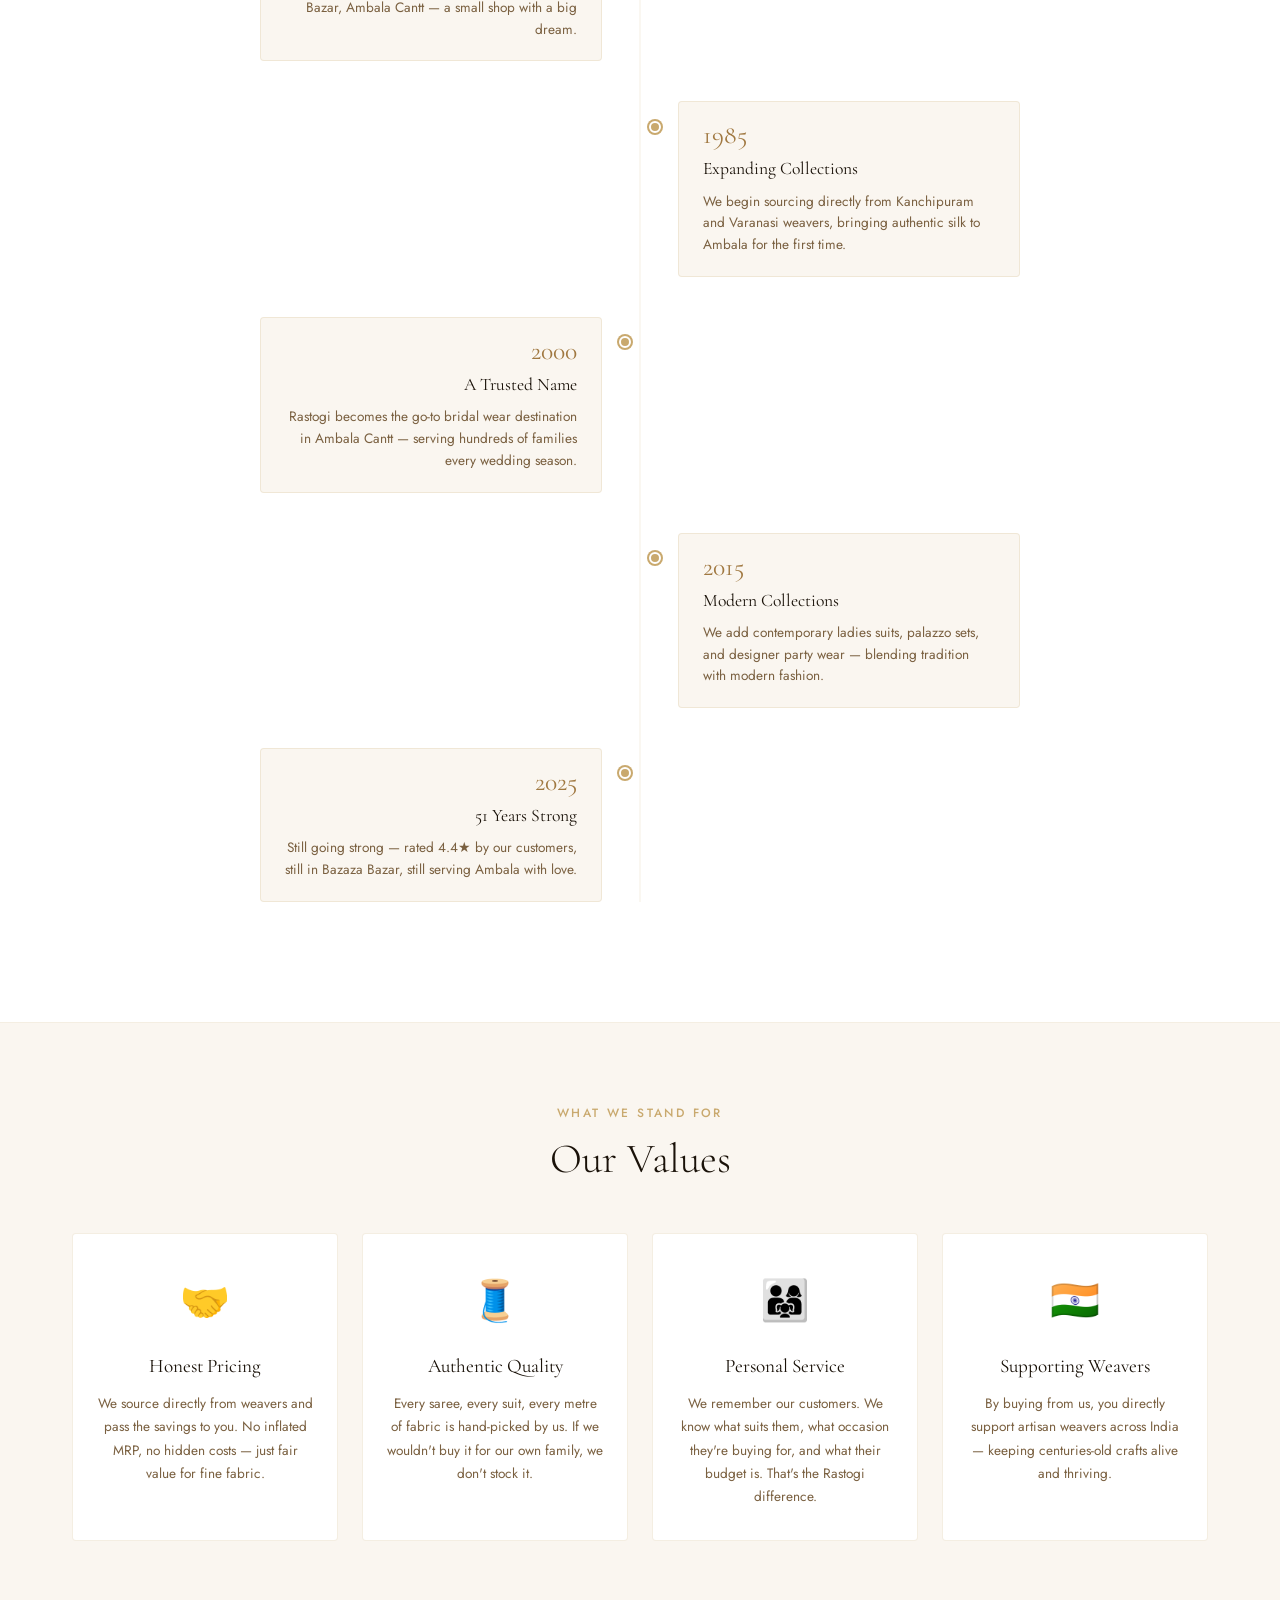
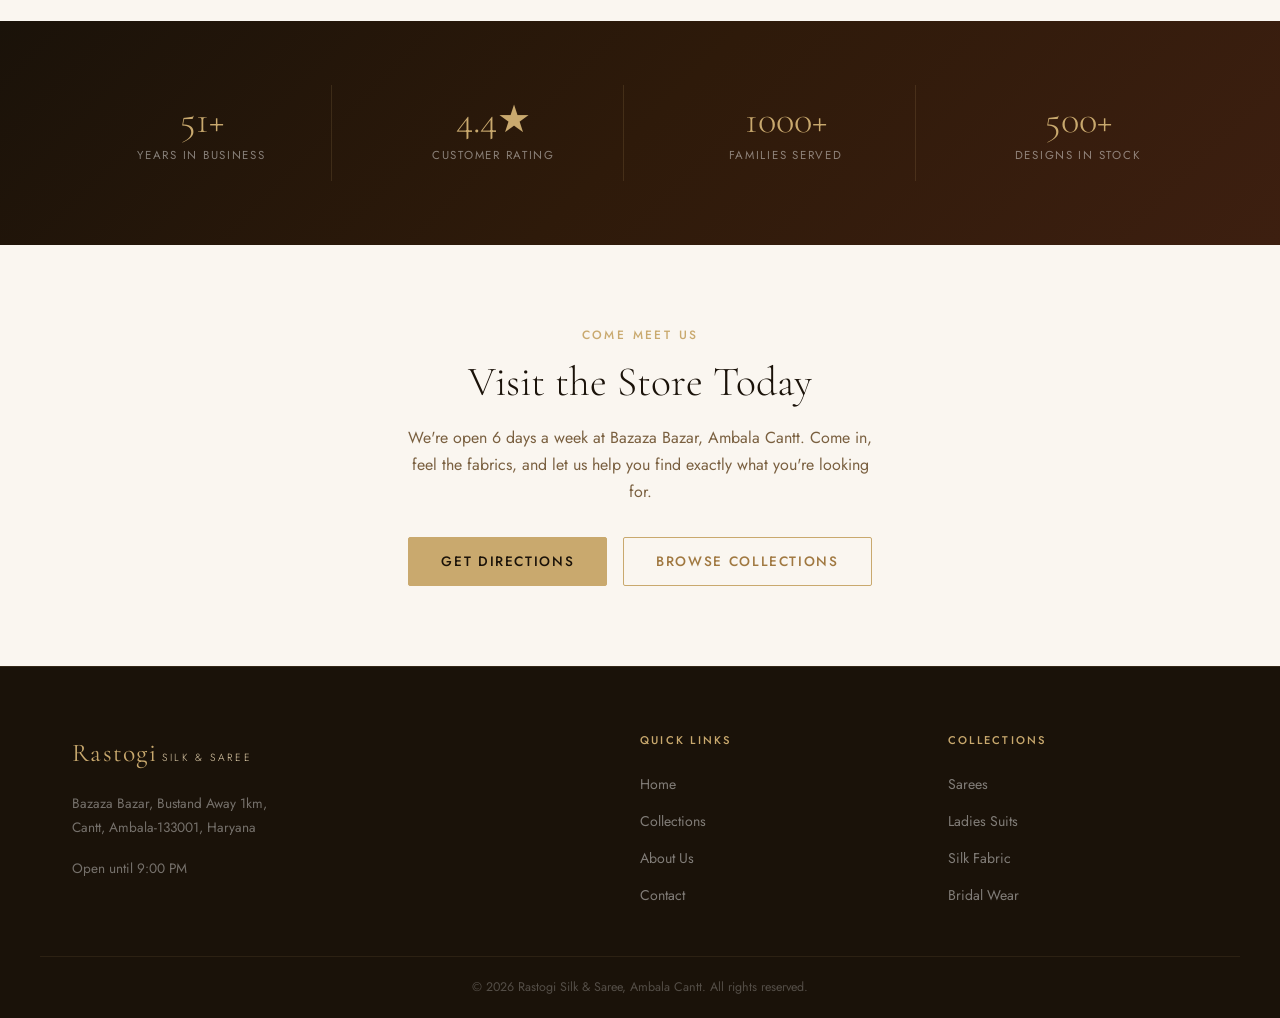
==== commit b8abf718: "Update about.html" ====
--- a/about.html
+++ b/about.html
@@ -213,12 +213,12 @@
       </div>
     </div>
     <div class="footer-bottom">
-      <p>© 2025 Rastogi Silk &amp; Saree, Ambala Cantt. All rights reserved.</p>
+      <p>© 2026 Rastogi Silk &amp; Saree, Ambala Cantt. All rights reserved.</p>
     </div>
   </footer>
 
   <!-- WhatsApp Float -->
-  <a href="https://wa.me/91XXXXXXXXXX?text=Hello%2C%20I%20would%20like%20to%20enquire%20about%20your%20collections." class="whatsapp-float" target="_blank" aria-label="Chat on WhatsApp">
+  <a href="https://wa.me/9729183352?text=Hello%2C%20I%20would%20like%20to%20enquire%20about%20your%20collections." class="whatsapp-float" target="_blank" aria-label="Chat on WhatsApp">
     <svg viewBox="0 0 24 24" fill="currentColor" width="28" height="28"><path d="M17.472 14.382c-.297-.149-1.758-.867-2.03-.967-.273-.099-.471-.148-.67.15-.197.297-.767.966-.94 1.164-.173.199-.347.223-.644.075-.297-.15-1.255-.463-2.39-1.475-.883-.788-1.48-1.761-1.653-2.059-.173-.297-.018-.458.13-.606.134-.133.298-.347.446-.52.149-.174.198-.298.298-.497.099-.198.05-.371-.025-.52-.075-.149-.669-1.612-.916-2.207-.242-.579-.487-.5-.669-.51-.173-.008-.371-.01-.57-.01-.198 0-.52.074-.792.372-.272.297-1.04 1.016-1.04 2.479 0 1.462 1.065 2.875 1.213 3.074.149.198 2.096 3.2 5.077 4.487.709.306 1.262.489 1.694.625.712.227 1.36.195 1.871.118.571-.085 1.758-.719 2.006-1.413.248-.694.248-1.289.173-1.413-.074-.124-.272-.198-.57-.347m-5.421 7.403h-.004a9.87 9.87 0 01-5.031-1.378l-.361-.214-3.741.982.998-3.648-.235-.374a9.86 9.86 0 01-1.51-5.26c.001-5.45 4.436-9.884 9.888-9.884 2.64 0 5.122 1.03 6.988 2.898a9.825 9.825 0 012.893 6.994c-.003 5.45-4.437 9.884-9.885 9.884m8.413-18.297A11.815 11.815 0 0012.05 0C5.495 0 .16 5.335.157 11.892c0 2.096.547 4.142 1.588 5.945L.057 24l6.305-1.654a11.882 11.882 0 005.683 1.448h.005c6.554 0 11.89-5.335 11.893-11.893a11.821 11.821 0 00-3.48-8.413z"/></svg>
   </a>
 
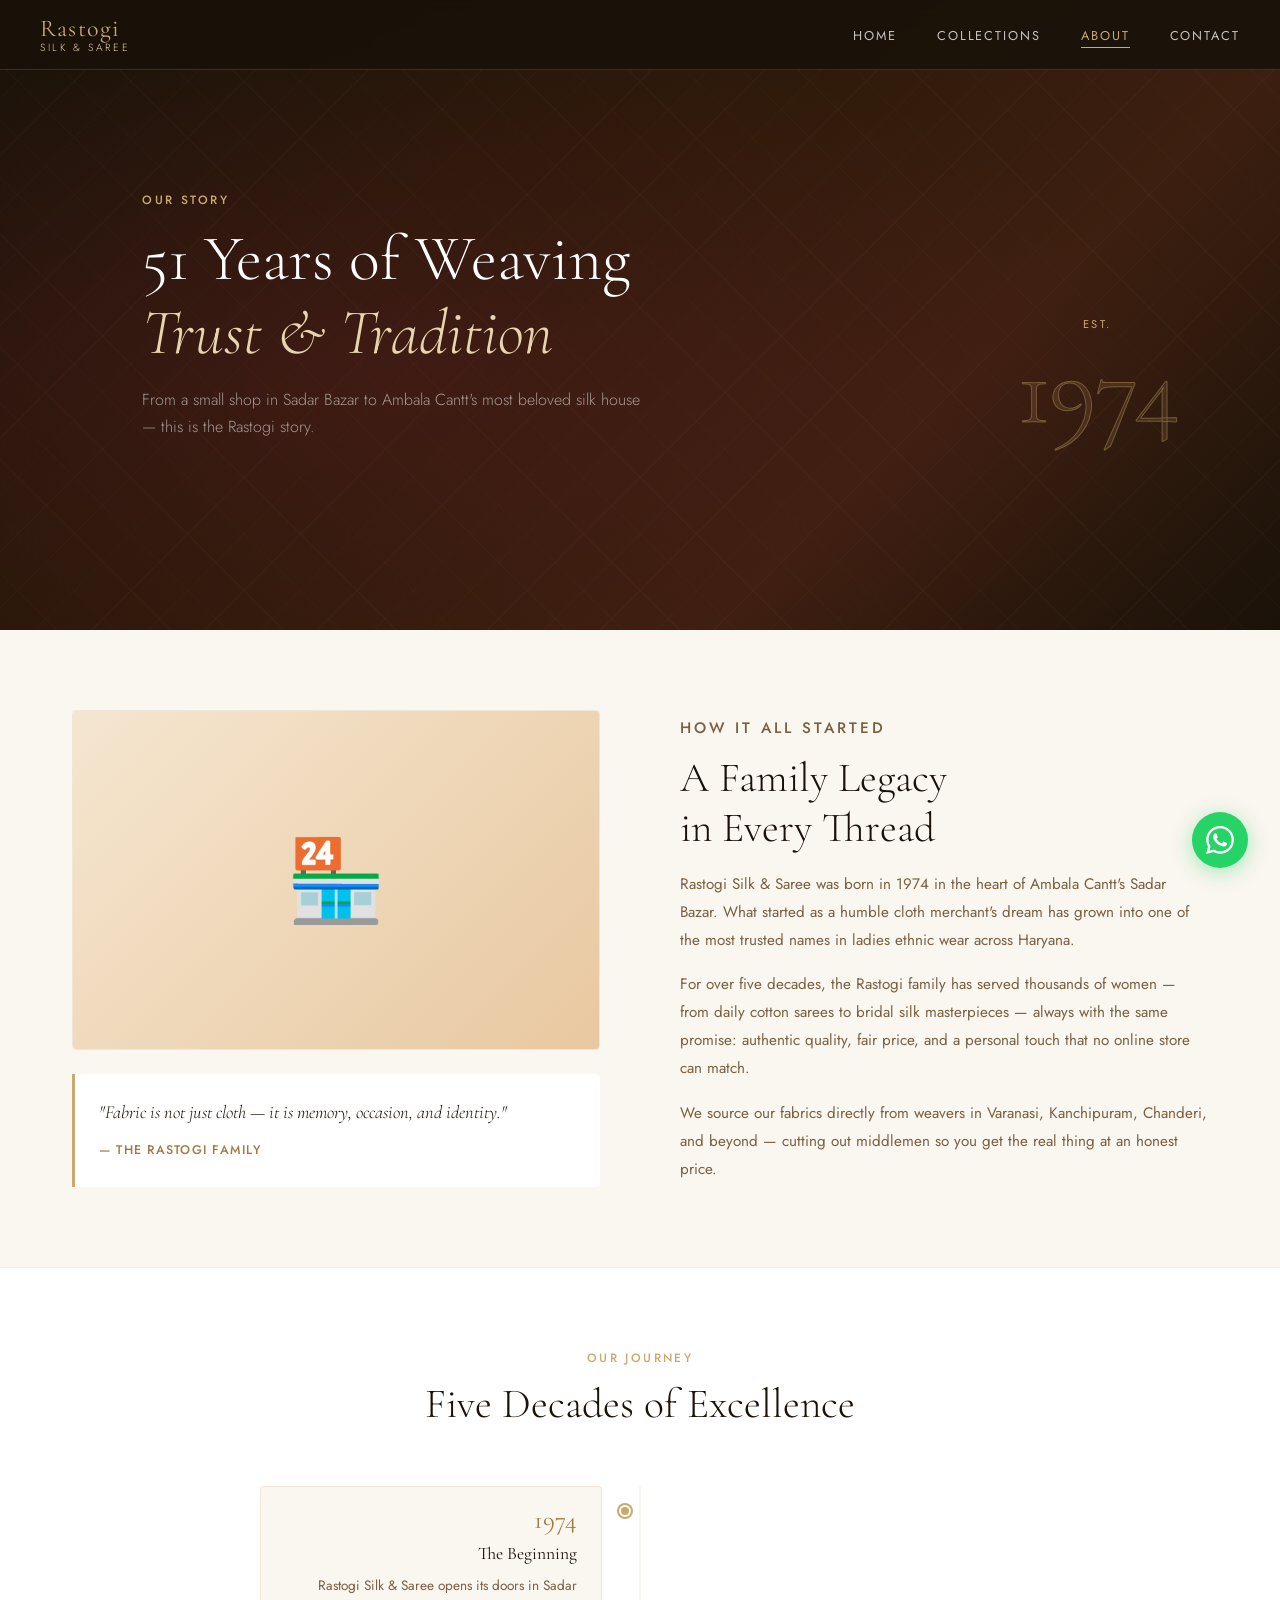
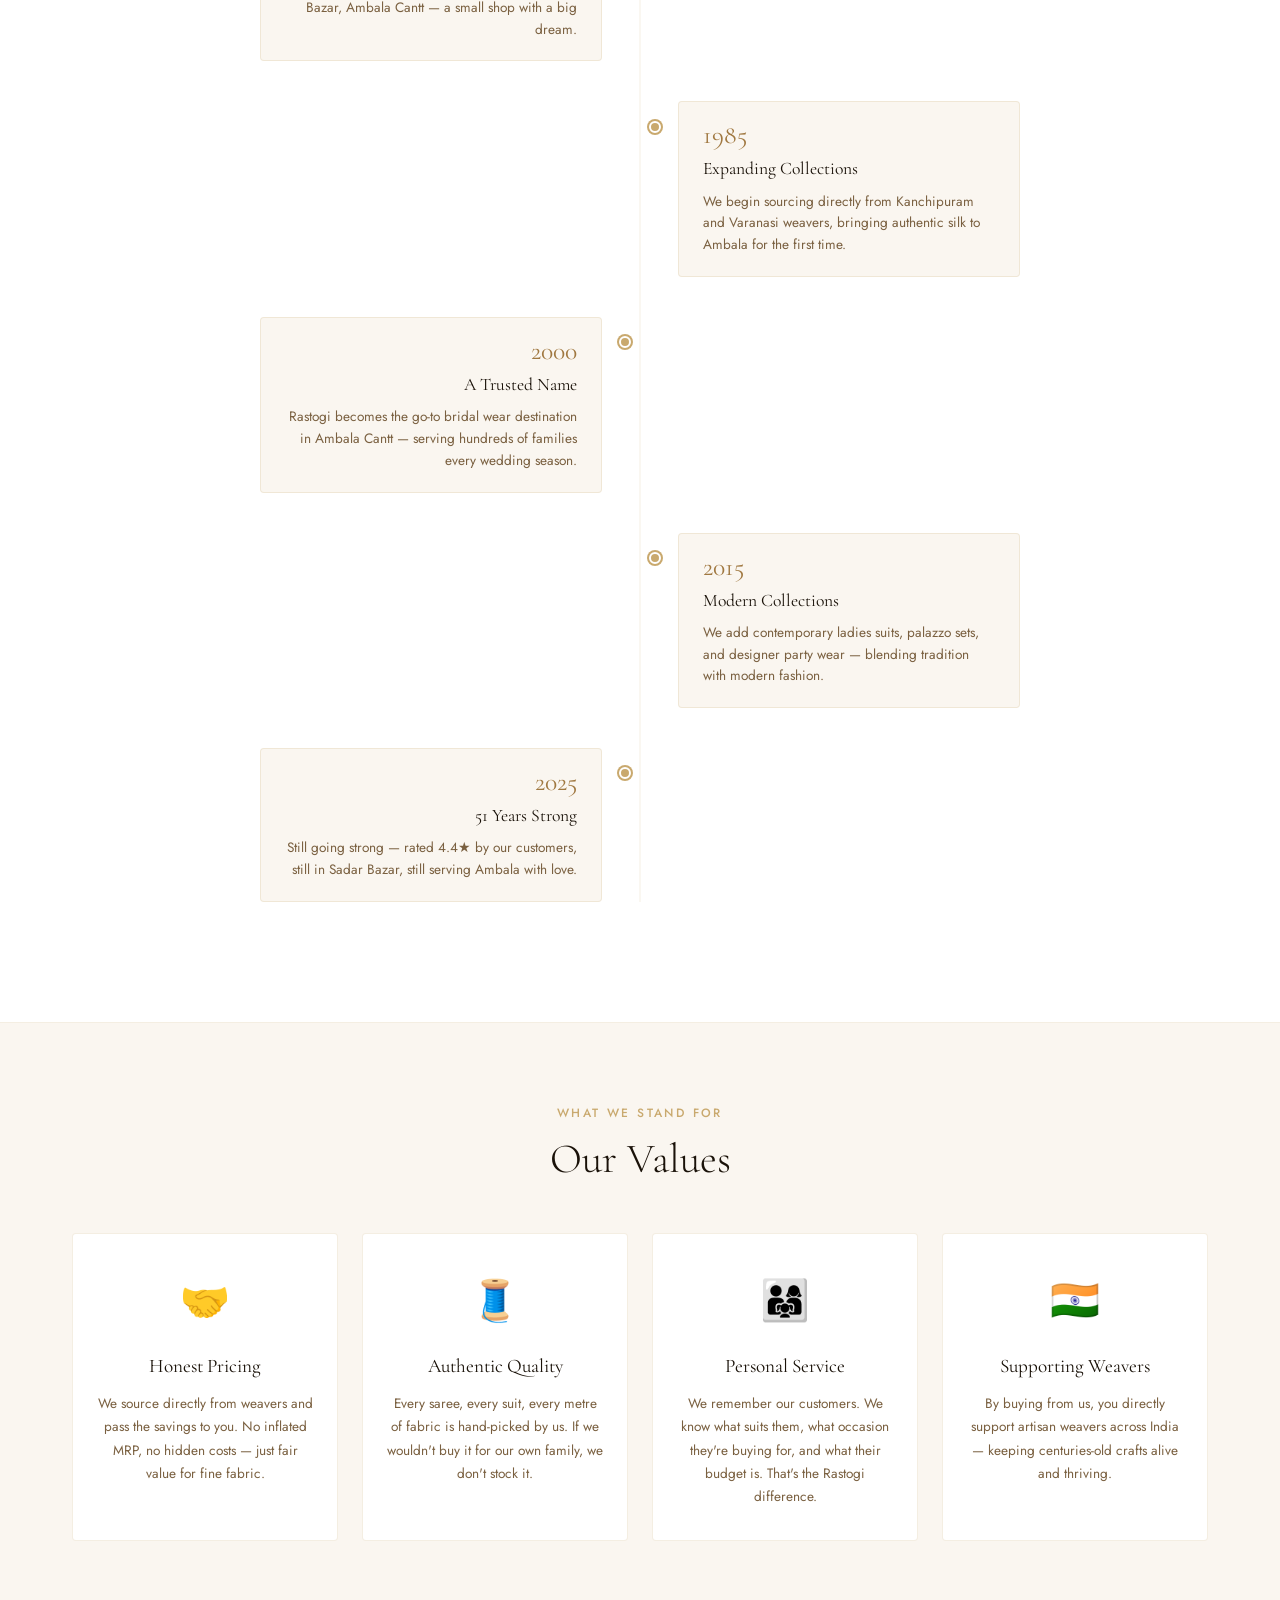
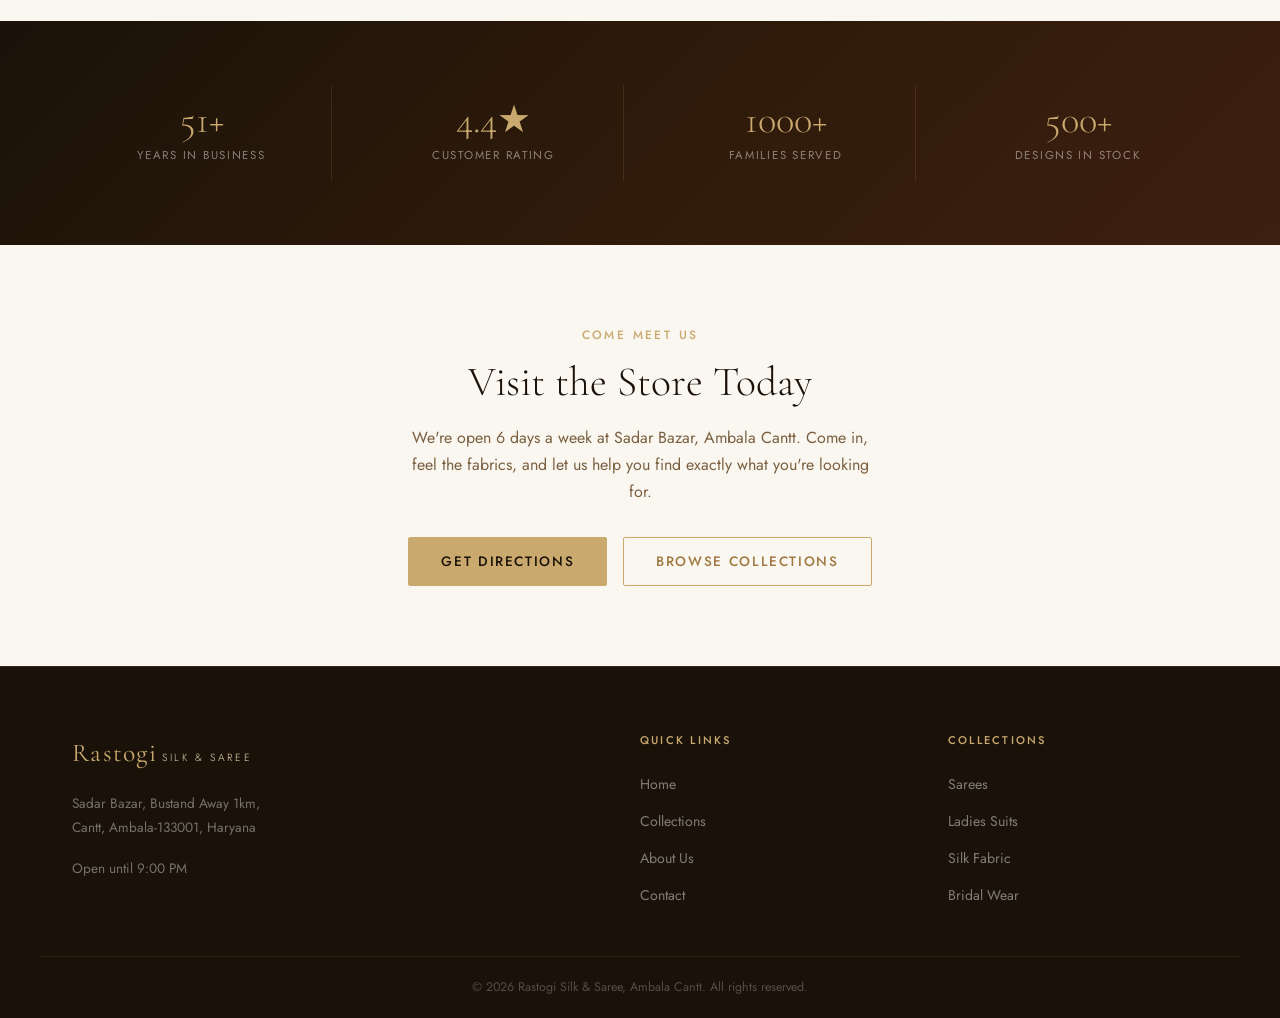
==== commit 5d2ffb80: "Update about.html" ====
--- a/about.html
+++ b/about.html
@@ -33,7 +33,7 @@
     <div class="about-hero-content">
       <p class="section-label">Our Story</p>
       <h1 class="about-hero-title">51 Years of Weaving<br /><em>Trust &amp; Tradition</em></h1>
-      <p class="about-hero-sub">From a small shop in Bazaza Bazar to Ambala Cantt's most beloved silk house — this is the Rastogi story.</p>
+      <p class="about-hero-sub">From a small shop in Sadar Bazar to Ambala Cantt's most beloved silk house — this is the Rastogi story.</p>
     </div>
     <div class="about-hero-year">
       <span>Est.</span>
@@ -56,7 +56,7 @@
       <div class="story-text">
         <p class="section-label">How It All Started</p>
         <h2 class="section-title">A Family Legacy<br />in Every Thread</h2>
-        <p>Rastogi Silk &amp; Saree was born in 1974 in the heart of Ambala Cantt's Bazaza Bazar. What started as a humble cloth merchant's dream has grown into one of the most trusted names in ladies ethnic wear across Haryana.</p>
+        <p>Rastogi Silk &amp; Saree was born in 1974 in the heart of Ambala Cantt's Sadar Bazar. What started as a humble cloth merchant's dream has grown into one of the most trusted names in ladies ethnic wear across Haryana.</p>
         <p style="margin-top:1rem;">For over five decades, the Rastogi family has served thousands of women — from daily cotton sarees to bridal silk masterpieces — always with the same promise: authentic quality, fair price, and a personal touch that no online store can match.</p>
         <p style="margin-top:1rem;">We source our fabrics directly from weavers in Varanasi, Kanchipuram, Chanderi, and beyond — cutting out middlemen so you get the real thing at an honest price.</p>
       </div>
@@ -75,7 +75,7 @@
           <div class="timeline-card">
             <span class="timeline-year">1974</span>
             <h3>The Beginning</h3>
-            <p>Rastogi Silk &amp; Saree opens its doors in Bazaza Bazar, Ambala Cantt — a small shop with a big dream.</p>
+            <p>Rastogi Silk &amp; Saree opens its doors in Sadar Bazar, Ambala Cantt — a small shop with a big dream.</p>
           </div>
         </div>
 
@@ -111,7 +111,7 @@
           <div class="timeline-card">
             <span class="timeline-year">2025</span>
             <h3>51 Years Strong</h3>
-            <p>Still going strong — rated 4.4★ by our customers, still in Bazaza Bazar, still serving Ambala with love.</p>
+            <p>Still going strong — rated 4.4★ by our customers, still in Sadar Bazar, still serving Ambala with love.</p>
           </div>
         </div>
 
@@ -176,7 +176,7 @@
     <div class="container" style="text-align:center">
       <p class="section-label">Come Meet Us</p>
       <h2 class="section-title">Visit the Store Today</h2>
-      <p style="color:var(--text-muted); max-width:480px; margin:0 auto 2rem;">We're open 6 days a week at Bazaza Bazar, Ambala Cantt. Come in, feel the fabrics, and let us help you find exactly what you're looking for.</p>
+      <p style="color:var(--text-muted); max-width:480px; margin:0 auto 2rem;">We're open 6 days a week at Sadar Bazar, Ambala Cantt. Come in, feel the fabrics, and let us help you find exactly what you're looking for.</p>
       <div style="display:flex; gap:1rem; justify-content:center; flex-wrap:wrap;">
         <a href="contact.html" class="btn btn-primary">Get Directions</a>
         <a href="store.html" class="btn" style="background:transparent; border:1px solid var(--gold); color:var(--gold-dark);">Browse Collections</a>
@@ -190,7 +190,7 @@
       <div class="footer-brand">
         <span class="logo-main">Rastogi</span>
         <span class="logo-sub">Silk &amp; Saree</span>
-        <p>Bazaza Bazar, Bustand Away 1km,<br />Cantt, Ambala-133001, Haryana</p>
+        <p>Sadar Bazar, Bustand Away 1km,<br />Cantt, Ambala-133001, Haryana</p>
         <p>Open until 9:00 PM</p>
       </div>
       <div class="footer-links">
@@ -218,7 +218,7 @@
   </footer>
 
   <!-- WhatsApp Float -->
-  <a href="https://wa.me/9729183352?text=Hello%2C%20I%20would%20like%20to%20enquire%20about%20your%20collections." class="whatsapp-float" target="_blank" aria-label="Chat on WhatsApp">
+  <a href="https://wa.me/9896221782?text=Hello%2C%20I%20would%20like%20to%20enquire%20about%20your%20collections." class="whatsapp-float" target="_blank" aria-label="Chat on WhatsApp">
     <svg viewBox="0 0 24 24" fill="currentColor" width="28" height="28"><path d="M17.472 14.382c-.297-.149-1.758-.867-2.03-.967-.273-.099-.471-.148-.67.15-.197.297-.767.966-.94 1.164-.173.199-.347.223-.644.075-.297-.15-1.255-.463-2.39-1.475-.883-.788-1.48-1.761-1.653-2.059-.173-.297-.018-.458.13-.606.134-.133.298-.347.446-.52.149-.174.198-.298.298-.497.099-.198.05-.371-.025-.52-.075-.149-.669-1.612-.916-2.207-.242-.579-.487-.5-.669-.51-.173-.008-.371-.01-.57-.01-.198 0-.52.074-.792.372-.272.297-1.04 1.016-1.04 2.479 0 1.462 1.065 2.875 1.213 3.074.149.198 2.096 3.2 5.077 4.487.709.306 1.262.489 1.694.625.712.227 1.36.195 1.871.118.571-.085 1.758-.719 2.006-1.413.248-.694.248-1.289.173-1.413-.074-.124-.272-.198-.57-.347m-5.421 7.403h-.004a9.87 9.87 0 01-5.031-1.378l-.361-.214-3.741.982.998-3.648-.235-.374a9.86 9.86 0 01-1.51-5.26c.001-5.45 4.436-9.884 9.888-9.884 2.64 0 5.122 1.03 6.988 2.898a9.825 9.825 0 012.893 6.994c-.003 5.45-4.437 9.884-9.885 9.884m8.413-18.297A11.815 11.815 0 0012.05 0C5.495 0 .16 5.335.157 11.892c0 2.096.547 4.142 1.588 5.945L.057 24l6.305-1.654a11.882 11.882 0 005.683 1.448h.005c6.554 0 11.89-5.335 11.893-11.893a11.821 11.821 0 00-3.48-8.413z"/></svg>
   </a>
 
